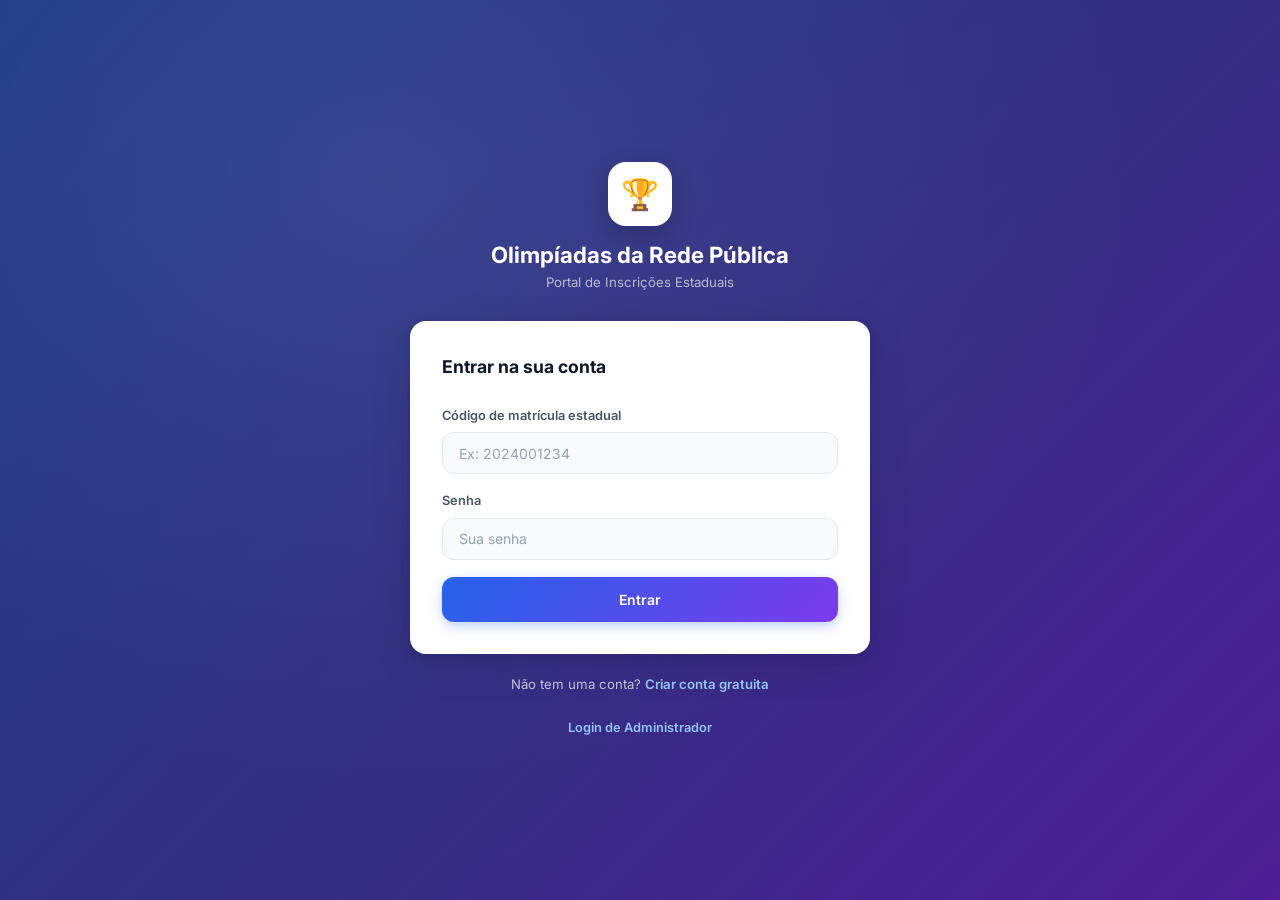
==== index.html @ b46b4159 "Add files via upload" ====
<!DOCTYPE html>
<html lang="pt-BR">
<head>
  <meta charset="UTF-8" />
  <meta name="viewport" content="width=device-width, initial-scale=1.0" />
  <title>Olimpíadas da Rede Pública — Início</title>
  <meta name="description" content="Confira e inscreva-se nas olimpíadas disponíveis para alunos da rede pública estadual." />
  <link rel="stylesheet" href="style.css" />
</head>
<body class="app-page">

  <a href="#main-content" class="skip-link">Pular para o conteúdo principal</a>

  <!-- Header -->
  <header class="app-header" role="banner">
    <div class="header-inner">
      <div class="brand">
        <div class="brand-icon" role="img" aria-label="Olimpíadas da Rede Pública">🏆</div>
        <div>
          <div class="brand-name">Olimpíadas da Rede Pública</div>
          <div class="brand-sub">Portal de Inscrições Estaduais</div>
        </div>
      </div>
      <div class="header-right">
        <div class="user-info">
          <div class="user-label">Olá,</div>
          <div class="user-name" id="user-name">Carregando...</div>
        </div>
        <button class="btn-admin" id="btn-admin" style="display:none" aria-label="Checar pedidos de inscrição">
          📋 Checar pedidos <span class="badge-count" id="badge-count" aria-hidden="true"></span>
        </button>
        <button class="btn-logout" id="btn-logout" aria-label="Sair da conta">⬅ Sair</button>
      </div>
    </div>
  </header>

  <!-- Hero -->
  <section class="hero">
    <div class="hero-inner">
      <div class="hero-text">
        <h1>Olimpíadas Escolares da Rede Pública</h1>
        <p>Encontre e inscreva-se nas olimpíadas disponíveis para alunos da rede estadual de todo o Brasil.</p>
      </div>
      <div class="stats">
        <div class="stat-chip">
          <span class="stat-val" id="total-count">24</span>
          <span class="stat-lbl">Olimpíadas</span>
        </div>
        <div class="stat-chip">
          <span class="stat-val" id="enrolled-count">0</span>
          <span class="stat-lbl">Suas inscrições</span>
        </div>
      </div>
    </div>
  </section>

  <!-- Legend -->
  <div class="legend" aria-label="Legenda dos status">
    <span class="legend-label">Status:</span>
    <span class="legend-item open">Inscrições abertas</span>
    <span class="legend-item ongoing">Em andamento</span>
    <span class="legend-item closed">Inscrições fechadas</span>
    <span class="legend-item finished">Encerrada</span>
  </div>

  <!-- Controls -->
  <div class="controls" role="search" aria-label="Filtros e busca">
    <div class="search-wrap">
      <span class="search-icon" aria-hidden="true">🔍</span>
      <input type="search" id="search-input" placeholder="Buscar por nome ou sigla..." aria-label="Buscar olimpíadas" />
    </div>
    <label for="area-filter" class="sr-only">Filtrar por área</label>
    <select class="filter" id="area-filter">
      <option value="">Todas as áreas</option>
    </select>
    <label for="status-filter" class="sr-only">Filtrar por status</label>
    <select class="filter" id="status-filter">
      <option value="">Todos os status</option>
    </select>
  </div>

  <!-- Admin Panel -->
  <section class="admin-panel" id="admin-panel" style="display:none" aria-labelledby="admin-title" role="region">
    <div class="admin-header">
      <h2 id="admin-title">📋 Pedidos de Inscrição</h2>
      <button class="btn-close" id="btn-close-panel" aria-label="Fechar painel de administração">✕ Fechar</button>
    </div>
    <div class="admin-filters">
      <select id="admin-olympiad-filter">
        <option value="">Todas as olimpíadas</option>
      </select>
      <button class="btn-export" id="btn-export-csv">📥 Exportar CSV</button>
    </div>
    <div class="admin-table-wrap">
      <table class="admin-table" id="admin-table">
        <thead>
          <tr>
            <th>Aluno</th>
            <th>Matrícula</th>
            <th>E-mail</th>
            <th>DataNasc</th>
            <th>Sexo</th>
            <th>Olimpíada</th>
            <th>DataInscrição</th>
          </tr>
        </thead>
        <tbody id="admin-tbody"></tbody>
      </table>
    </div>
    <div class="admin-empty" id="admin-empty" style="display:none">Nenhum pedido de inscrição encontrado.</div>
  </section>

  <!-- Grid -->
  <main class="grid-wrap" id="main-grid">
    <div class="grid-label" id="grid-label" aria-live="polite">24 olimpíadas encontradas</div>
    <div class="grid" id="olympiads-grid" role="list" aria-label="Lista de olimpíadas"></div>
  </main>

  <script src="auth.js"></script>
  <script src="app.js"></script>
</body>
</html>
---- style.css ----
@import url('https://fonts.googleapis.com/css2?family=Inter:wght@300;400;500;600;700;800&display=swap');

:root {
  --bg: #f1f5f9;
  --bg2: #e8edf3;
  --surface: #ffffff;
  --surface2: #f8fafc;
  --blue: #2563eb;
  --blue-l: #3b82f6;
  --purple: #7c3aed;
  --text: #0f172a;
  --text2: #475569;
  --muted: #94a3b8;
  --border: #e2e8f0;
  --border2: #cbd5e1;
  --radius: 12px;
  --radius-lg: 16px;
  --shadow-sm: 0 1px 3px rgba(0,0,0,.06), 0 1px 2px rgba(0,0,0,.04);
  --shadow: 0 4px 16px rgba(0,0,0,.08), 0 1px 4px rgba(0,0,0,.04);
  --shadow-lg: 0 10px 40px rgba(0,0,0,.12), 0 4px 12px rgba(0,0,0,.06);
  --tr: all 0.22s cubic-bezier(0.4,0,0.2,1);

  /* Status colors */
  --s-open-bg: #dcfce7; --s-open-text: #15803d; --s-open-border: #86efac; --s-open-bar: #16a34a;
  --s-ongoing-bg: #fef9c3; --s-ongoing-text: #a16207; --s-ongoing-border: #fde047; --s-ongoing-bar: #ca8a04;
  --s-closed-bg: #f3e8ff; --s-closed-text: #6d28d9; --s-closed-border: #c4b5fd; --s-closed-bar: #7c3aed;
  --s-finished-bg: #fee2e2; --s-finished-text: #b91c1c; --s-finished-border: #fca5a5; --s-finished-bar: #dc2626;
}

*, *::before, *::after { margin:0; padding:0; box-sizing:border-box; }
html { scroll-behavior:smooth; }

/* Skip link for keyboard navigation */
.skip-link {
  position: absolute; top: -40px; left: 0;
  background: var(--blue); color: white;
  padding: .5rem 1rem; z-index: 1000;
  font-weight: 600; text-decoration: none;
  transition: top .2s;
}
.skip-link:focus { top: 0; }

/* Screen reader only */
.sr-only {
  position: absolute; width: 1px; height: 1px;
  padding: 0; margin: -1px; overflow: hidden;
  clip: rect(0,0,0,0); border: 0;
}

body {
  font-family: 'Inter', system-ui, sans-serif;
  background: var(--bg);
  color: var(--text);
  min-height: 100vh;
  line-height: 1.6;
  overflow-x: hidden;
}

/* ── AUTH PAGES ── */
.auth-page {
  min-height: 100vh;
  display: flex;
  align-items: center;
  justify-content: center;
  padding: 2rem;
  background: linear-gradient(135deg, #1e3a8a 0%, #312e81 50%, #4c1d95 100%);
  position: relative;
}
.auth-page::before {
  content: '';
  position: absolute; inset: 0;
  background: radial-gradient(ellipse at 30% 20%, rgba(255,255,255,.08) 0%, transparent 60%);
  pointer-events: none;
}

.auth-wrap { width: 100%; max-width: 460px; animation: fadeUp .5s ease-out; position: relative; z-index: 1; }

.auth-logo { text-align: center; margin-bottom: 1.75rem; }
.logo-icon {
  width: 64px; height: 64px;
  background: white;
  border-radius: 18px;
  display: flex; align-items: center; justify-content: center;
  font-size: 1.9rem;
  margin: 0 auto 0.875rem;
  box-shadow: 0 8px 24px rgba(0,0,0,.2);
}
.auth-logo h1 { font-size: 1.4rem; font-weight: 700; color: white; line-height: 1.3; }
.auth-logo p  { font-size: .825rem; color: rgba(255,255,255,.65); margin-top: .2rem; }

.auth-card {
  background: white;
  border-radius: var(--radius-lg);
  padding: 2rem;
  box-shadow: var(--shadow-lg);
}
.auth-card h2 { font-size: 1.1rem; font-weight: 700; margin-bottom: 1.5rem; color: var(--text); }

/* Form */
.form-group { margin-bottom: 1.1rem; }
.form-group label { display: block; font-size: .8rem; font-weight: 600; color: var(--text2); margin-bottom: .4rem; }
.form-group input {
  width: 100%;
  background: var(--surface2);
  border: 1.5px solid var(--border);
  border-radius: var(--radius);
  padding: .7rem 1rem;
  color: var(--text);
  font-size: .875rem;
  font-family: inherit;
  transition: var(--tr);
  outline: none;
}
.form-group input:focus {
  border-color: var(--blue);
  background: #eff6ff;
  box-shadow: 0 0 0 3px rgba(37,99,235,.12);
}
.form-group input::placeholder { color: var(--muted); }
.form-group input.is-error { border-color: #ef4444; background: #fff5f5; }

.email-verify-wrap { display: flex; gap: .5rem; }
.email-verify-wrap input { flex: 1; }
.btn-verify-email {
  background: var(--blue); color: white; border: none;
  padding: .7rem 1rem; border-radius: var(--radius);
  font-size: .8rem; font-weight: 600; cursor: pointer;
  font-family: inherit; white-space: nowrap;
}
.btn-verify-email:hover { background: var(--blue-l); }
.btn-verify-email:disabled { opacity: .6; cursor: not-allowed; }
.email-code-group { margin-top: .5rem; }
.btn-resend-code {
  background: none; border: none; color: var(--blue);
  font-size: .8rem; cursor: pointer; margin-top: .5rem;
  text-decoration: underline;
}
.email-verified {
  background: #f0fdf4; border: 1.5px solid #86efac;
  color: #15803d; padding: .7rem 1rem; border-radius: var(--radius);
  font-size: .85rem; font-weight: 600; margin-bottom: 1rem;
}

.err { font-size: .75rem; color: #dc2626; margin-top: .3rem; display: none; }
.err.show { display: block; }

.form-row { display: grid; grid-template-columns: 1fr 1fr; gap: 1rem; }

/* Alert */
.alert {
  display: none; align-items: center; gap: .5rem;
  padding: .7rem 1rem; border-radius: 10px;
  font-size: .825rem; margin-bottom: 1.1rem;
  border: 1.5px solid;
}
.alert.show { display: flex; }
.alert-error  { background: #fff5f5; border-color: #fca5a5; color: #b91c1c; }
.alert-success{ background: #f0fdf4; border-color: #86efac; color: #15803d; }

/* Buttons */
.btn {
  display: inline-flex; align-items: center; justify-content: center; gap: .5rem;
  padding: .75rem 1.5rem; border-radius: var(--radius);
  font-size: .875rem; font-weight: 600; font-family: inherit;
  cursor: pointer; transition: var(--tr); border: none; text-decoration: none;
}
.btn-primary {
  background: linear-gradient(135deg, var(--blue), var(--purple));
  color: #fff; width: 100%; padding: .875rem;
  box-shadow: 0 4px 12px rgba(37,99,235,.3);
}
.btn-primary:hover:not(:disabled) { transform: translateY(-1px); box-shadow: 0 6px 20px rgba(37,99,235,.38); }
.btn-primary:disabled { opacity: .6; cursor: not-allowed; }

.auth-footer { text-align: center; margin-top: 1.25rem; font-size: .825rem; color: rgba(255,255,255,.7); }
.auth-footer a { color: #93c5fd; text-decoration: none; font-weight: 600; }
.auth-footer a:hover { text-decoration: underline; }

.divider { height: 1.5px; background: var(--border); margin: 1.25rem 0; }

/* ── APP PAGE ── */
.app-page { min-height: 100vh; }

/* Header */
.app-header {
  background: white;
  border-bottom: 1.5px solid var(--border);
  position: sticky; top: 0; z-index: 100;
  box-shadow: var(--shadow-sm);
}
.header-inner {
  max-width: 1320px; margin: 0 auto;
  padding: 0 2rem;
  display: flex; align-items: center; justify-content: space-between;
  height: 66px;
}
.brand { display: flex; align-items: center; gap: .75rem; }
.brand-icon {
  width: 40px; height: 40px;
  background: linear-gradient(135deg, var(--blue), var(--purple));
  border-radius: 11px;
  display: flex; align-items: center; justify-content: center;
  font-size: 1.1rem;
  box-shadow: 0 3px 10px rgba(37,99,235,.25);
}
.brand-name { font-size: .92rem; font-weight: 800; color: var(--text); }
.brand-sub  { font-size: .67rem; color: var(--muted); font-weight: 500; }

.header-right { display: flex; align-items: center; gap: 1rem; }
.user-info { text-align: right; }
.user-label { font-size: .68rem; color: var(--muted); font-weight: 500; }
.user-name  { font-size: .85rem; font-weight: 700; color: var(--text); max-width: 220px; overflow: hidden; text-overflow: ellipsis; white-space: nowrap; }

.btn-logout, .btn-admin {
  background: #f8fafc; border: 1.5px solid var(--border);
  color: var(--text2); padding: .45rem .9rem; border-radius: 9px;
  font-size: .78rem; font-weight: 600; cursor: pointer;
  transition: var(--tr); font-family: inherit; display: flex; align-items: center; gap: .4rem;
}
.btn-logout:hover { background: #fff5f5; border-color: #fca5a5; color: #b91c1c; }
.btn-admin { background: linear-gradient(135deg, var(--blue), var(--purple)); color: white; border: none; }
.btn-admin:hover { opacity: .9; }
.btn-check {
  display: flex; align-items: center; gap: 6px;
  padding: .4rem .85rem; border-radius: 9px;
  font-size: .775rem; font-weight: 700; font-family: inherit;
  cursor: pointer; transition: var(--tr); border: none; white-space: nowrap;
  background: linear-gradient(135deg, var(--blue), var(--purple));
  color: white; box-shadow: 0 2px 8px rgba(37,99,235,.25);
}
.btn-check:hover { transform: translateY(-1px); box-shadow: 0 4px 14px rgba(37,99,235,.35); }
.btn-admin-link {
  display: block; text-align: center; padding: .75rem;
  background: var(--surface2); border: 1.5px dashed var(--border2);
  border-radius: var(--radius); color: var(--text2);
  font-size: .85rem; font-weight: 600; text-decoration: none;
  transition: var(--tr);
}
.btn-admin-link:hover { border-color: var(--blue); color: var(--blue); background: #eff6ff; }
.badge-count {
  display: inline-flex; align-items: center; justify-content: center;
  min-width: 20px; height: 20px; padding: 0 6px;
  background: #dc2626; color: white; border-radius: 10px;
  font-size: .7rem; font-weight: 700;
  margin-left: 6px;
}

/* Hero */
.hero {
  max-width: 1320px; margin: 0 auto;
  padding: 2.5rem 2rem 1.5rem;
}
.hero-inner {
  display: flex; align-items: center; justify-content: space-between; flex-wrap: wrap; gap: 1.5rem;
}
.hero-text h1 {
  font-size: clamp(1.4rem, 3vw, 2rem);
  font-weight: 800; line-height: 1.2; margin-bottom: .4rem; color: var(--text);
}
.hero-text p { font-size: .9rem; color: var(--text2); max-width: 500px; }

.stats { display: flex; gap: 1rem; flex-wrap: wrap; }
.stat-chip {
  background: white; border: 1.5px solid var(--border);
  border-radius: 12px; padding: .6rem 1.1rem;
  text-align: center; box-shadow: var(--shadow-sm);
}
.stat-val { font-size: 1.5rem; font-weight: 800; color: var(--blue); display: block; }
.stat-lbl { font-size: .68rem; color: var(--muted); text-transform: uppercase; letter-spacing: .06em; font-weight: 600; }

/* Legend */
.legend {
  max-width: 1320px; margin: 0 auto;
  padding: 0 2rem .75rem;
  display: flex; gap: .6rem; flex-wrap: wrap; align-items: center;
}
.legend-label { font-size: .72rem; font-weight: 700; color: var(--muted); text-transform: uppercase; letter-spacing: .06em; margin-right: .25rem; }
.legend-item {
  display: flex; align-items: center; gap: .35rem;
  font-size: .75rem; font-weight: 600; padding: .25rem .7rem;
  border-radius: 20px; border: 1.5px solid;
}
.legend-item.open     { background: var(--s-open-bg);     color: var(--s-open-text);    border-color: var(--s-open-border); }
.legend-item.ongoing  { background: var(--s-ongoing-bg);  color: var(--s-ongoing-text); border-color: var(--s-ongoing-border); }
.legend-item.closed   { background: var(--s-closed-bg);   color: var(--s-closed-text);  border-color: var(--s-closed-border); }
.legend-item.finished { background: var(--s-finished-bg); color: var(--s-finished-text);border-color: var(--s-finished-border); }

/* Controls */
.controls {
  max-width: 1320px; margin: 0 auto;
  padding: 0 2rem 1.25rem;
  display: flex; gap: .75rem; flex-wrap: wrap;
}
.search-wrap { flex: 1; min-width: 180px; position: relative; }
.search-icon { position: absolute; left: .875rem; top: 50%; transform: translateY(-50%); color: var(--muted); pointer-events: none; }
.search-wrap input {
  width: 100%;
  background: white; border: 1.5px solid var(--border); border-radius: var(--radius);
  padding: .65rem 1rem .65rem 2.6rem;
  color: var(--text); font-size: .85rem; font-family: inherit;
  outline: none; transition: var(--tr); box-shadow: var(--shadow-sm);
}
.search-wrap input:focus { border-color: var(--blue); box-shadow: 0 0 0 3px rgba(37,99,235,.1); }
.search-wrap input::placeholder { color: var(--muted); }

select.filter {
  background: white; border: 1.5px solid var(--border); border-radius: var(--radius);
  padding: .65rem 1rem; color: var(--text); font-size: .85rem; font-family: inherit;
  cursor: pointer; outline: none; transition: var(--tr); box-shadow: var(--shadow-sm);
}
select.filter:focus { border-color: var(--blue); }
select.filter option { background: white; }

/* Grid */
.grid-wrap { max-width: 1320px; margin: 0 auto; padding: 0 2rem 3rem; }
.grid-label { font-size: .72rem; color: var(--muted); text-transform: uppercase; letter-spacing: .08em; margin-bottom: 1rem; font-weight: 700; }

.grid {
  display: grid;
  grid-template-columns: repeat(auto-fill, minmax(480px, 1fr));
  gap: 1rem;
}

/* ── OLYMPIAD CARD ── */
.olympiad-card {
  background: white;
  border-radius: var(--radius-lg);
  border: 1.5px solid var(--border);
  box-shadow: var(--shadow-sm);
  display: flex;
  overflow: hidden;
  transition: var(--tr);
  animation: fadeUp .35s ease-out both;
  border-left: 4px solid var(--card-bar-color, #e2e8f0);
}
.olympiad-card:hover { box-shadow: var(--shadow); transform: translateY(-2px); border-color: var(--card-bar-color, #e2e8f0); }

/* Status border colors */
.olympiad-card.status-inscricoes-abertas { --card-bar-color: var(--s-open-bar); }
.olympiad-card.status-em-andamento       { --card-bar-color: var(--s-ongoing-bar); }
.olympiad-card.status-inscricoes-fechadas{ --card-bar-color: var(--s-closed-bar); }
.olympiad-card.status-encerrada          { --card-bar-color: var(--s-finished-bar); }

/* Banner */
.card-banner {
  width: 90px;
  flex-shrink: 0;
  display: flex; align-items: stretch;
}
.card-banner img {
  width: 100%; height: 100%;
  object-fit: cover;
  display: block;
}

/* Card content */
.card-content { flex: 1; padding: 1rem 1.1rem; display: flex; flex-direction: column; gap: .45rem; min-width: 0; }

.card-top { display: flex; align-items: center; justify-content: space-between; gap: .5rem; flex-wrap: wrap; }

/* Status badge */
.status-badge {
  display: inline-flex; align-items: center; gap: .3rem;
  font-size: .68rem; font-weight: 700; padding: .2rem .65rem;
  border-radius: 20px; border: 1.5px solid; white-space: nowrap;
  letter-spacing: .02em;
}
.status-badge::before { content: ''; width: 6px; height: 6px; border-radius: 50%; background: currentColor; flex-shrink: 0; }
.status-badge.status-inscricoes-abertas  { background: var(--s-open-bg);     color: var(--s-open-text);    border-color: var(--s-open-border); }
.status-badge.status-em-andamento        { background: var(--s-ongoing-bg);  color: var(--s-ongoing-text); border-color: var(--s-ongoing-border); }
.status-badge.status-inscricoes-fechadas { background: var(--s-closed-bg);   color: var(--s-closed-text);  border-color: var(--s-closed-border); }
.status-badge.status-encerrada           { background: var(--s-finished-bg); color: var(--s-finished-text);border-color: var(--s-finished-border); }

.enrolled-badge {
  display: inline-flex; align-items: center; gap: .3rem;
  font-size: .68rem; font-weight: 700; padding: .2rem .65rem;
  border-radius: 20px; background: #f0fdf4; color: #15803d; border: 1.5px solid #86efac;
}

.card-acronym { font-size: .72rem; font-weight: 800; color: var(--blue); letter-spacing: .05em; text-transform: uppercase; }
.card-title { font-size: .88rem; font-weight: 700; color: var(--text); line-height: 1.35; }
.card-area { display: flex; align-items: center; gap: .35rem; font-size: .775rem; color: var(--text2); font-weight: 500; }
.area-dot { width: 7px; height: 7px; border-radius: 50%; flex-shrink: 0; }

/* Meta info */
.card-meta { display: flex; gap: .5rem; flex-wrap: wrap; margin-top: .1rem; }
.meta-pill {
  display: flex; align-items: center; gap: .3rem;
  font-size: .72rem; font-weight: 600; color: var(--text2);
  background: var(--surface2); border: 1px solid var(--border);
  padding: .18rem .6rem; border-radius: 20px;
}

/* Card footer */
.card-footer {
  display: flex; align-items: center; justify-content: space-between; gap: .75rem;
  padding-top: .5rem; border-top: 1.5px solid var(--border); margin-top: auto;
}
.card-deadline { font-size: .75rem; color: var(--muted); font-weight: 500; }

.btn-enroll {
  padding: .4rem 1rem; border-radius: 9px;
  font-size: .775rem; font-weight: 700; font-family: inherit;
  cursor: pointer; transition: var(--tr); border: none; white-space: nowrap;
  background: linear-gradient(135deg, var(--blue), var(--purple));
  color: white; box-shadow: 0 2px 8px rgba(37,99,235,.25);
}
.btn-enroll:hover:not(.enrolled) { transform: translateY(-1px); box-shadow: 0 4px 14px rgba(37,99,235,.35); }
.btn-enroll.enrolled {
  background: #f0fdf4; color: #15803d;
  box-shadow: none; cursor: default;
  border: 1.5px solid #86efac;
}

/* Empty */
.empty-state { grid-column: 1/-1; text-align: center; padding: 4rem 2rem; color: var(--muted); }
.empty-state .ei { font-size: 3rem; opacity: .35; margin-bottom: 1rem; }

/* Admin Panel */
.admin-panel {
  background: white;
  border-radius: var(--radius-lg);
  border: 1.5px solid var(--border);
  box-shadow: var(--shadow);
  margin: 0 2rem 2rem;
  overflow: hidden;
}
.admin-header {
  display: flex; align-items: center; justify-content: space-between;
  padding: 1.25rem 1.5rem;
  border-bottom: 1.5px solid var(--border);
  background: var(--surface2);
}
.admin-header h2 { font-size: 1.1rem; font-weight: 700; color: var(--text); }
.btn-close {
  background: none; border: none;
  color: var(--text2); font-size: 1rem; cursor: pointer;
  padding: .25rem .5rem; border-radius: 6px;
}
.btn-close:hover { background: var(--border); }
.admin-filters {
  display: flex; align-items: center; justify-content: space-between;
  padding: 1rem 1.5rem;
  border-bottom: 1.5px solid var(--border);
  gap: 1rem;
}
.admin-filters select {
  background: var(--surface2); border: 1.5px solid var(--border);
  border-radius: var(--radius); padding: .5rem .75rem;
  font-size: .85rem; font-family: inherit; color: var(--text);
  cursor: pointer;
}
.btn-export {
  background: var(--blue); color: white; border: none;
  padding: .5rem 1rem; border-radius: var(--radius);
  font-size: .8rem; font-weight: 600; cursor: pointer;
  font-family: inherit;
}
.btn-export:hover { background: var(--blue-l); }
.admin-table-wrap { overflow-x: auto; }
.admin-table {
  width: 100%; border-collapse: collapse;
  font-size: .85rem;
}
.admin-table th, .admin-table td {
  padding: .75rem 1rem; text-align: left;
  border-bottom: 1px solid var(--border);
}
.admin-table th {
  background: var(--surface2); font-weight: 600;
  color: var(--text2); text-transform: uppercase; letter-spacing: .05em; font-size: .7rem;
}
.admin-table tr:hover { background: var(--surface2); }
.admin-empty { text-align: center; padding: 3rem; color: var(--muted); }

/* Animations */
@keyframes fadeUp {
  from { opacity: 0; transform: translateY(14px); }
  to   { opacity: 1; transform: translateY(0); }
}

/* Scrollbar */
::-webkit-scrollbar { width: 6px; }
::-webkit-scrollbar-track { background: var(--bg); }
::-webkit-scrollbar-thumb { background: var(--border2); border-radius: 3px; }
::-webkit-scrollbar-thumb:hover { background: var(--muted); }

/* Responsive */
@media (max-width: 700px) {
  .auth-card { padding: 1.5rem; }
  .form-row { grid-template-columns: 1fr; }
  .header-inner { padding: 0 1rem; }
  .user-info { display: none; }
  .hero, .controls, .grid-wrap, .legend { padding-left: 1rem; padding-right: 1rem; }
  .grid { grid-template-columns: 1fr; }
  .hero-inner { flex-direction: column; }
  .stats { justify-content: flex-start; }
  .card-banner { width: 72px; }
}
@keyframes spin { to { transform: rotate(360deg); } }
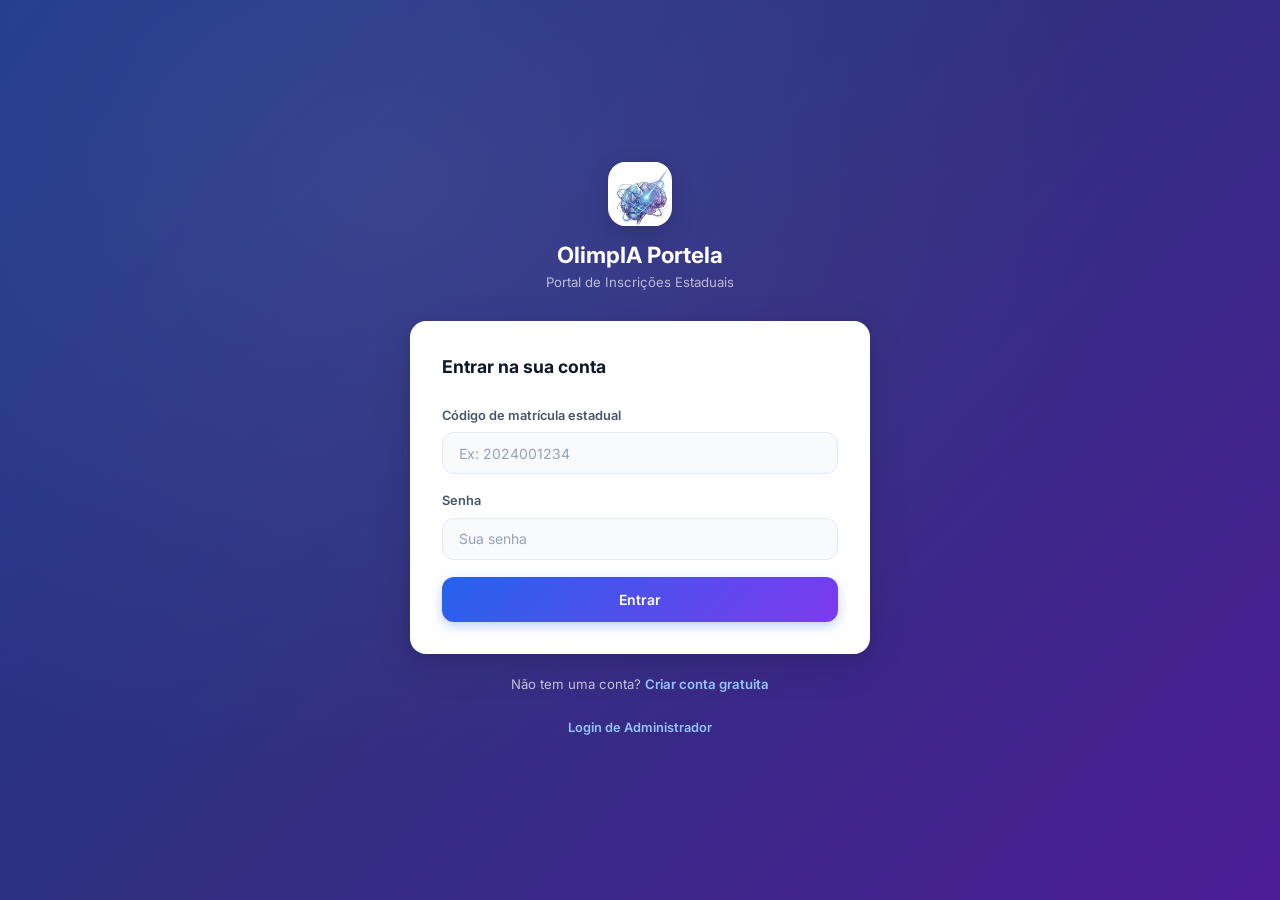
==== commit ca12de50: "Add files via upload" ====
--- a/index.html
+++ b/index.html
@@ -3,7 +3,7 @@
 <head>
   <meta charset="UTF-8" />
   <meta name="viewport" content="width=device-width, initial-scale=1.0" />
-  <title>Olimpíadas da Rede Pública — Início</title>
+  <title>OlimpIA Portela — Início</title>
   <meta name="description" content="Confira e inscreva-se nas olimpíadas disponíveis para alunos da rede pública estadual." />
   <link rel="stylesheet" href="style.css" />
 </head>
@@ -15,9 +15,9 @@
   <header class="app-header" role="banner">
     <div class="header-inner">
       <div class="brand">
-        <div class="brand-icon" role="img" aria-label="Olimpíadas da Rede Pública">🏆</div>
+        <div class="brand-icon" role="img" aria-label="OlimpIA Portela"><img src="logo.png" alt="" /></div>
         <div>
-          <div class="brand-name">Olimpíadas da Rede Pública</div>
+          <div class="brand-name">OlimpIA Portela</div>
           <div class="brand-sub">Portal de Inscrições Estaduais</div>
         </div>
       </div>
@@ -38,7 +38,7 @@
   <section class="hero">
     <div class="hero-inner">
       <div class="hero-text">
-        <h1>Olimpíadas Escolares da Rede Pública</h1>
+        <h1>OlimpIA Portela</h1>
         <p>Encontre e inscreva-se nas olimpíadas disponíveis para alunos da rede estadual de todo o Brasil.</p>
       </div>
       <div class="stats">
@@ -102,6 +102,8 @@
             <th>Sexo</th>
             <th>Olimpíada</th>
             <th>DataInscrição</th>
+            <th>Status</th>
+            <th>Ação</th>
           </tr>
         </thead>
         <tbody id="admin-tbody"></tbody>
--- a/style.css
+++ b/style.css
@@ -81,9 +81,14 @@
   background: white;
   border-radius: 18px;
   display: flex; align-items: center; justify-content: center;
-  font-size: 1.9rem;
   margin: 0 auto 0.875rem;
-  box-shadow: 0 8px 24px rgba(0,0,0,.2);
+  box-shadow: 0 8px 24px rgba(0,0,0,.15);
+  overflow: hidden;
+}
+.logo-icon img {
+  width: 100%;
+  height: 100%;
+  object-fit: contain;
 }
 .auth-logo h1 { font-size: 1.4rem; font-weight: 700; color: white; line-height: 1.3; }
 .auth-logo p  { font-size: .825rem; color: rgba(255,255,255,.65); margin-top: .2rem; }
@@ -197,11 +202,16 @@
 .brand { display: flex; align-items: center; gap: .75rem; }
 .brand-icon {
   width: 40px; height: 40px;
-  background: linear-gradient(135deg, var(--blue), var(--purple));
+  background: white;
   border-radius: 11px;
   display: flex; align-items: center; justify-content: center;
-  font-size: 1.1rem;
-  box-shadow: 0 3px 10px rgba(37,99,235,.25);
+  box-shadow: 0 3px 10px rgba(0,0,0,.08);
+  overflow: hidden;
+}
+.brand-icon img {
+  width: 100%;
+  height: 100%;
+  object-fit: contain;
 }
 .brand-name { font-size: .92rem; font-weight: 800; color: var(--text); }
 .brand-sub  { font-size: .67rem; color: var(--muted); font-weight: 500; }
@@ -372,9 +382,14 @@
 .status-badge.status-encerrada           { background: var(--s-finished-bg); color: var(--s-finished-text);border-color: var(--s-finished-border); }
 
 .enrolled-badge {
-  display: inline-flex; align-items: center; gap: .3rem;
-  font-size: .68rem; font-weight: 700; padding: .2rem .65rem;
-  border-radius: 20px; background: #f0fdf4; color: #15803d; border: 1.5px solid #86efac;
+  display: inline-block; padding: .25rem .75rem;
+  background: #f0fdf4; color: #15803d; font-weight: 600;
+  border-radius: 20px; font-size: .75rem;
+}
+.pending-badge {
+  display: inline-block; padding: .25rem .75rem;
+  background: #fff7ed; color: #c2410c; font-weight: 600;
+  border-radius: 20px; font-size: .75rem;
 }
 
 .card-acronym { font-size: .72rem; font-weight: 800; color: var(--blue); letter-spacing: .05em; text-transform: uppercase; }
@@ -402,14 +417,24 @@
   padding: .4rem 1rem; border-radius: 9px;
   font-size: .775rem; font-weight: 700; font-family: inherit;
   cursor: pointer; transition: var(--tr); border: none; white-space: nowrap;
-  background: linear-gradient(135deg, var(--blue), var(--purple));
-  color: white; box-shadow: 0 2px 8px rgba(37,99,235,.25);
-}
-.btn-enroll:hover:not(.enrolled) { transform: translateY(-1px); box-shadow: 0 4px 14px rgba(37,99,235,.35); }
+  background: linear-gradient(135deg, #16a34a, #15803d);
+  color: white; box-shadow: 0 2px 8px rgba(22,163,74,.25);
+}
+.btn-enroll:hover:not(.enrolled) { transform: translateY(-1px); box-shadow: 0 4px 14px rgba(22,163,74,.35); }
 .btn-enroll.enrolled {
   background: #f0fdf4; color: #15803d;
   box-shadow: none; cursor: default;
   border: 1.5px solid #86efac;
+}
+.btn-enroll.pending {
+  background: #fff7ed; color: #c2410c;
+  box-shadow: none; cursor: not-allowed;
+  border: 1.5px solid #fed7aa;
+}
+.btn-enroll:disabled, .btn-enroll[aria-disabled="true"] {
+  background: #e2e8f0; color: #94a3b8;
+  box-shadow: none; cursor: not-allowed;
+  border: none;
 }
 
 /* Empty */
@@ -471,6 +496,22 @@
   color: var(--text2); text-transform: uppercase; letter-spacing: .05em; font-size: .7rem;
 }
 .admin-table tr:hover { background: var(--surface2); }
+.admin-table td:last-child { white-space: nowrap; }
+.status-badge {
+  display: inline-block; padding: .2rem .6rem; border-radius: 20px;
+  font-size: .7rem; font-weight: 600; text-transform: uppercase; letter-spacing: .04em;
+}
+.status-badge.pending { background: #fff7ed; color: #c2410c; }
+.status-badge.confirmed { background: #f0fdf4; color: #15803d; }
+.btn-confirm-enroll, .btn-cancel-enroll {
+  padding: .3rem .7rem; border-radius: 6px; border: 1px solid var(--border);
+  background: white; cursor: pointer; font-size: .75rem; margin-right: .3rem;
+  transition: all .2s;
+}
+.btn-confirm-enroll { background: #16a34a; color: white; border-color: #16a34a; }
+.btn-confirm-enroll:hover { background: #15803d; border-color: #15803d; color: white; }
+.btn-remove-enroll:hover { background: #fef2f2; border-color: #b91c1c; color: #b91c1c; }
+.btn-cancel-enroll:hover { background: #fff7ed; border-color: #c2410c; color: #c2410c; }
 .admin-empty { text-align: center; padding: 3rem; color: var(--muted); }
 
 /* Animations */
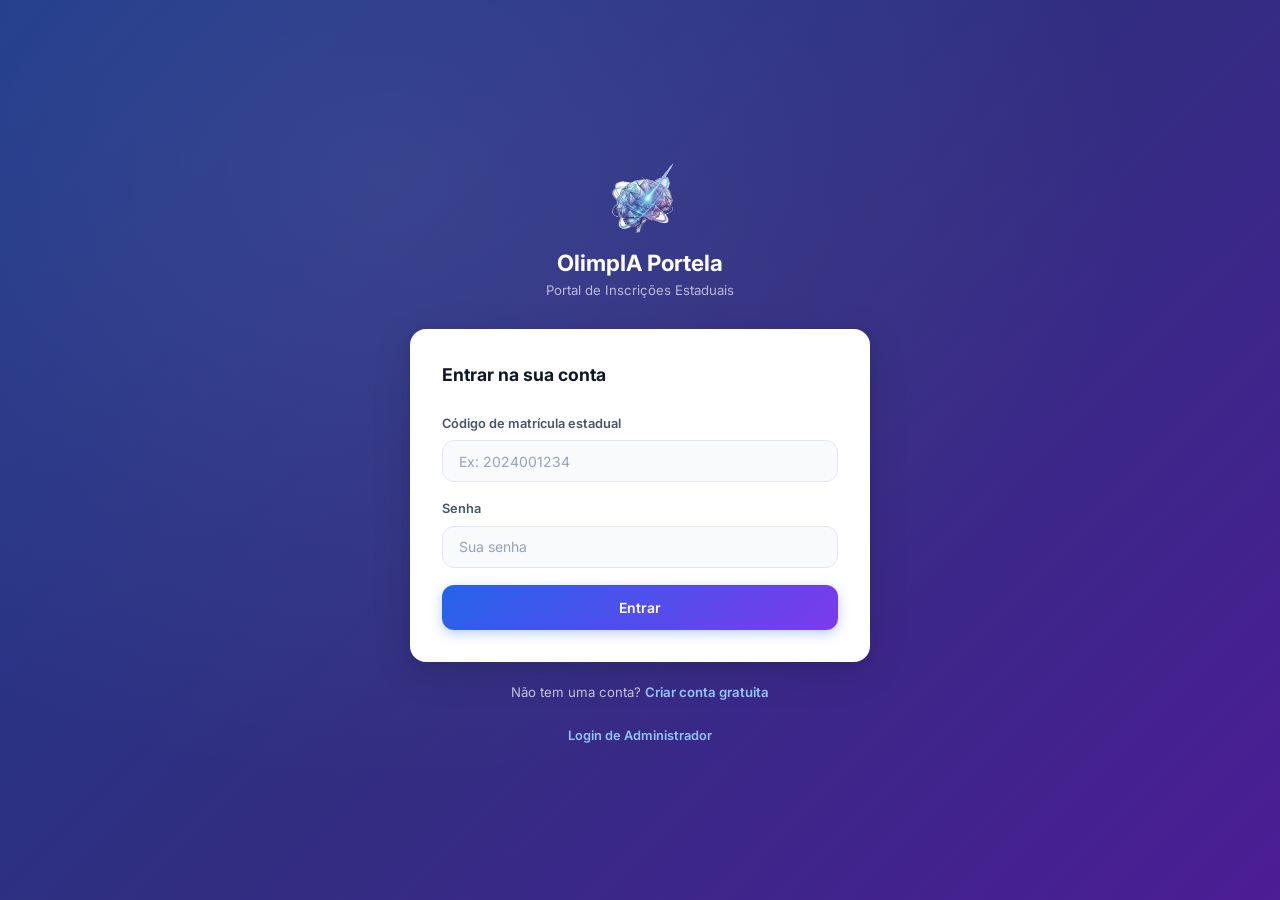
==== commit 3582d802: "Add files via upload" ====
--- a/index.html
+++ b/index.html
@@ -15,7 +15,7 @@
   <header class="app-header" role="banner">
     <div class="header-inner">
       <div class="brand">
-        <div class="brand-icon" role="img" aria-label="OlimpIA Portela"><img src="logo.png" alt="" /></div>
+        <div class="brand-icon" role="img" aria-label="OlimpIA Portela"><img src="logo.png" alt="" width="28" height="28" /></div>
         <div>
           <div class="brand-name">OlimpIA Portela</div>
           <div class="brand-sub">Portal de Inscrições Estaduais</div>
--- a/style.css
+++ b/style.css
@@ -29,6 +29,7 @@
 
 *, *::before, *::after { margin:0; padding:0; box-sizing:border-box; }
 html { scroll-behavior:smooth; }
+img { max-width: 100%; height: auto; }
 
 /* Skip link for keyboard navigation */
 .skip-link {
@@ -77,12 +78,10 @@
 
 .auth-logo { text-align: center; margin-bottom: 1.75rem; }
 .logo-icon {
-  width: 64px; height: 64px;
-  background: white;
-  border-radius: 18px;
+  width: 80px; height: 80px;
+  background: transparent;
   display: flex; align-items: center; justify-content: center;
   margin: 0 auto 0.875rem;
-  box-shadow: 0 8px 24px rgba(0,0,0,.15);
   overflow: hidden;
 }
 .logo-icon img {
@@ -202,15 +201,13 @@
 .brand { display: flex; align-items: center; gap: .75rem; }
 .brand-icon {
   width: 40px; height: 40px;
-  background: white;
-  border-radius: 11px;
+  background: transparent;
   display: flex; align-items: center; justify-content: center;
-  box-shadow: 0 3px 10px rgba(0,0,0,.08);
   overflow: hidden;
 }
 .brand-icon img {
-  width: 100%;
-  height: 100%;
+  width: 90%;
+  height: 90%;
   object-fit: contain;
 }
 .brand-name { font-size: .92rem; font-weight: 800; color: var(--text); }
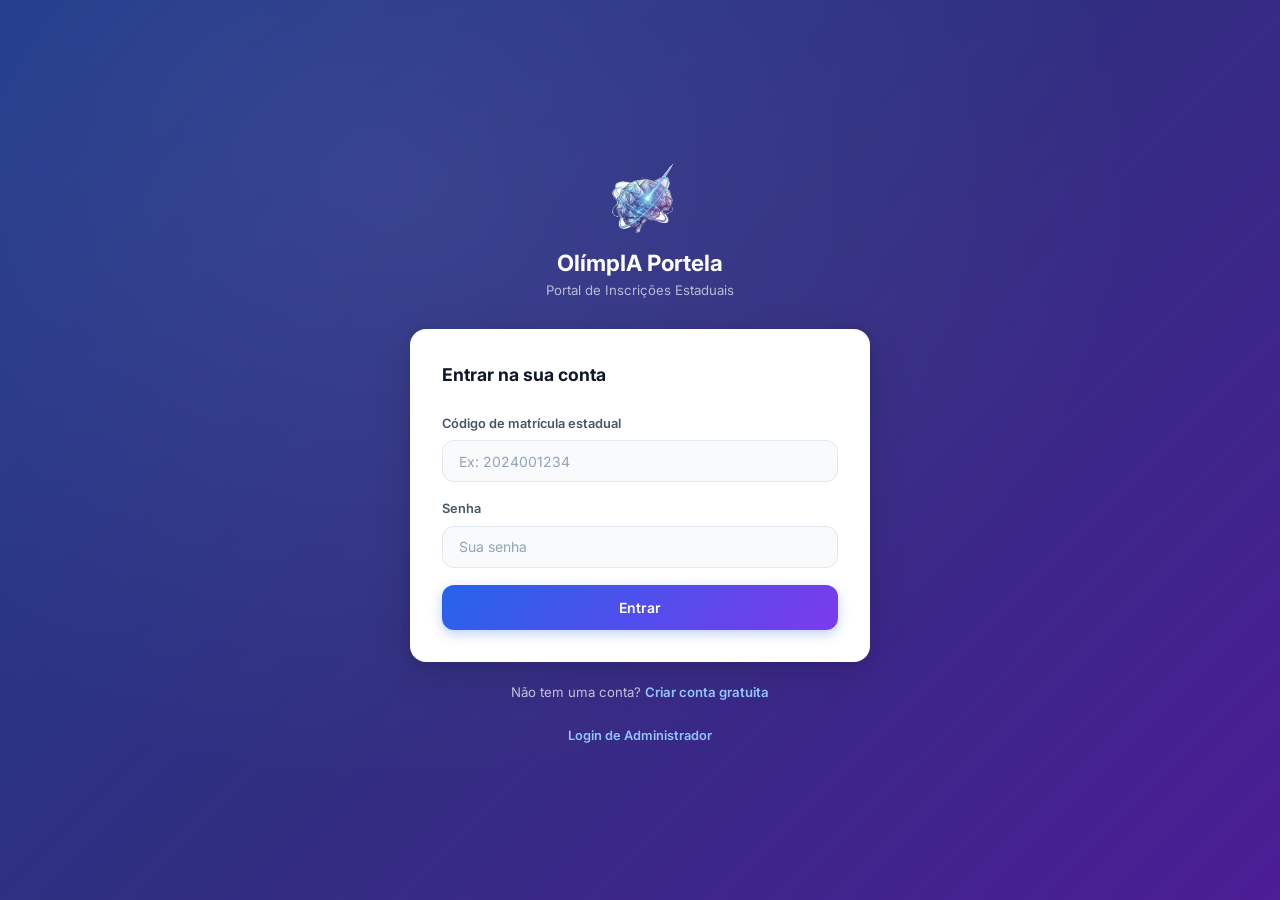
==== commit ae2a5d41: "Add files via upload" ====
--- a/index.html
+++ b/index.html
@@ -3,9 +3,9 @@
 <head>
   <meta charset="UTF-8" />
   <meta name="viewport" content="width=device-width, initial-scale=1.0" />
-  <title>OlimpIA Portela — Início</title>
+  <title>OlímpIA Portela — Início</title>
   <meta name="description" content="Confira e inscreva-se nas olimpíadas disponíveis para alunos da rede pública estadual." />
-  <link rel="stylesheet" href="style.css" />
+  <link rel="stylesheet" href="style.css?v=1.1" />
 </head>
 <body class="app-page">
 
@@ -15,9 +15,9 @@
   <header class="app-header" role="banner">
     <div class="header-inner">
       <div class="brand">
-        <div class="brand-icon" role="img" aria-label="OlimpIA Portela"><img src="logo.png" alt="" width="28" height="28" /></div>
+        <div class="brand-icon" style="background: transparent; display: flex; align-items: center; justify-content: center; width: 40px; height: 40px; overflow: hidden;" role="img" aria-label="OlímpIA Portela"><img src="logo.png" alt="" style="width: 90%; height: 90%; object-fit: contain;" /></div>
         <div>
-          <div class="brand-name">OlimpIA Portela</div>
+          <div class="brand-name">OlímpIA Portela</div>
           <div class="brand-sub">Portal de Inscrições Estaduais</div>
         </div>
       </div>
@@ -38,7 +38,7 @@
   <section class="hero">
     <div class="hero-inner">
       <div class="hero-text">
-        <h1>OlimpIA Portela</h1>
+        <h1>OlímpIA Portela</h1>
         <p>Encontre e inscreva-se nas olimpíadas disponíveis para alunos da rede estadual de todo o Brasil.</p>
       </div>
       <div class="stats">
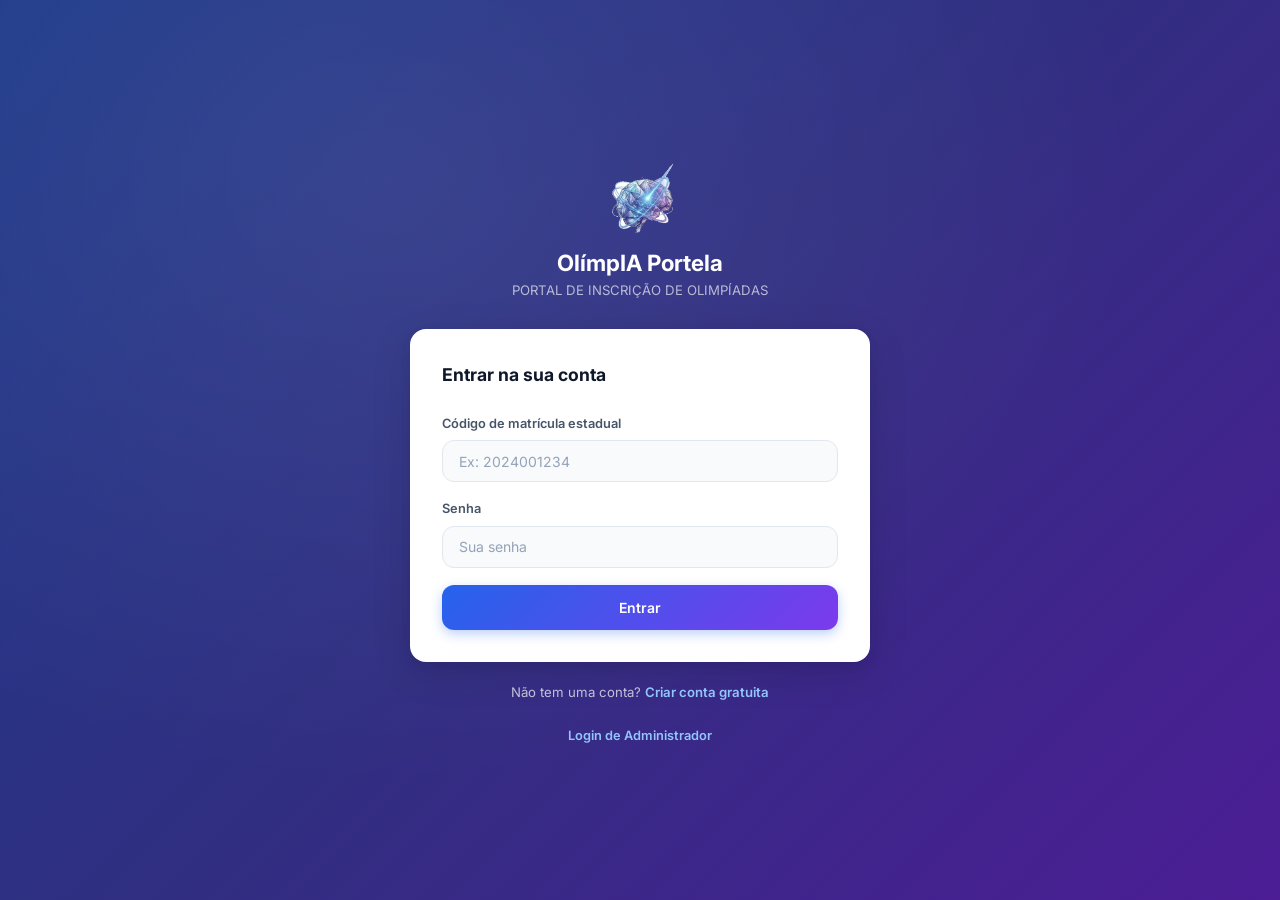
==== commit ae2e225f: "Add files via upload" ====
--- a/index.html
+++ b/index.html
@@ -18,7 +18,7 @@
         <div class="brand-icon" style="background: transparent; display: flex; align-items: center; justify-content: center; width: 40px; height: 40px; overflow: hidden;" role="img" aria-label="OlímpIA Portela"><img src="logo.png" alt="" style="width: 90%; height: 90%; object-fit: contain;" /></div>
         <div>
           <div class="brand-name">OlímpIA Portela</div>
-          <div class="brand-sub">Portal de Inscrições Estaduais</div>
+          <div class="brand-sub">PORTAL DE INSCRIÇÃO DE OLIMPÍADAS</div>
         </div>
       </div>
       <div class="header-right">
@@ -39,7 +39,7 @@
     <div class="hero-inner">
       <div class="hero-text">
         <h1>OlímpIA Portela</h1>
-        <p>Encontre e inscreva-se nas olimpíadas disponíveis para alunos da rede estadual de todo o Brasil.</p>
+        <p>Conectando estudantes ao universo das olimpíadas acadêmicas.</p>
       </div>
       <div class="stats">
         <div class="stat-chip">
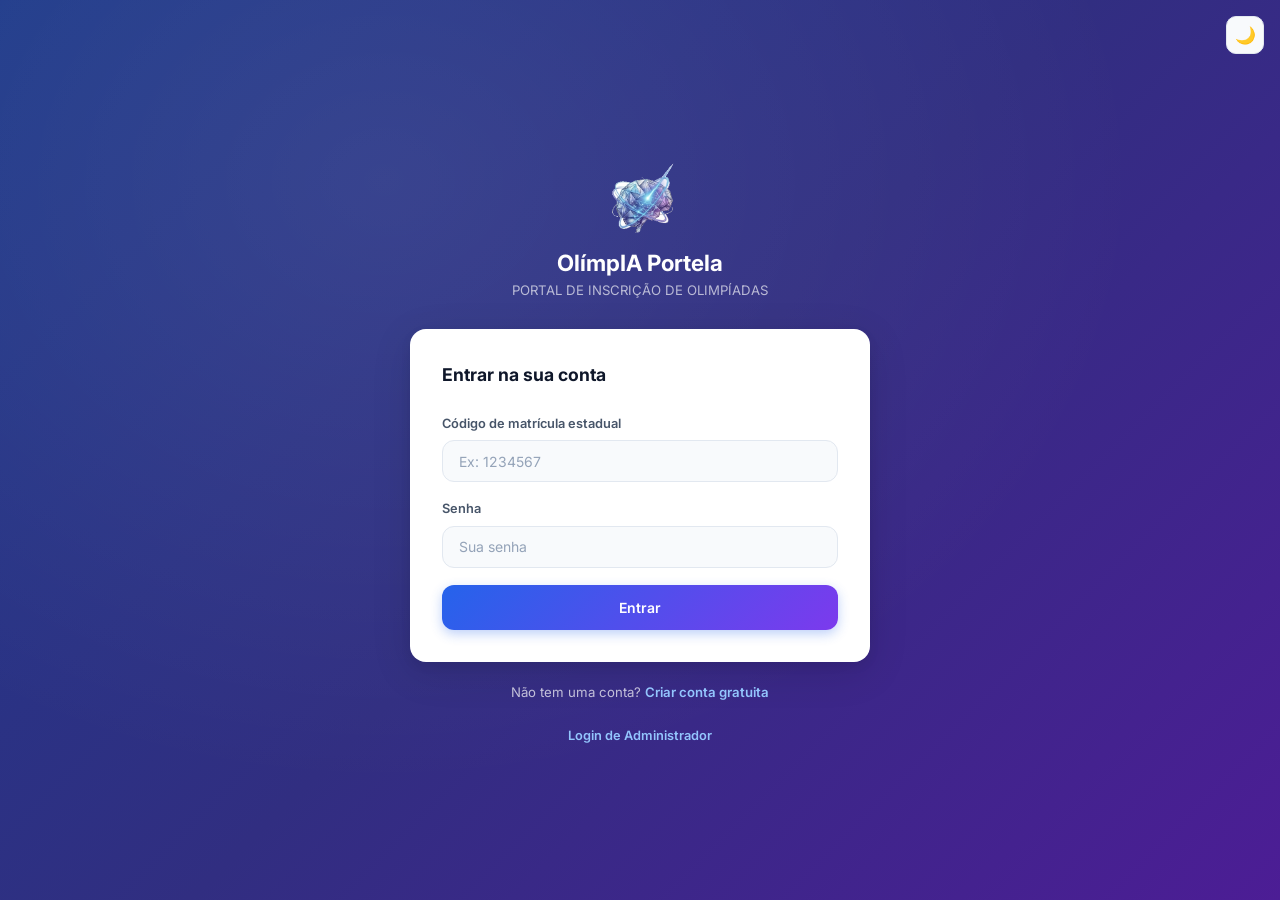
==== commit d7fb25c9: "Add files via upload" ====
--- a/index.html
+++ b/index.html
@@ -5,7 +5,8 @@
   <meta name="viewport" content="width=device-width, initial-scale=1.0" />
   <title>OlímpIA Portela — Início</title>
   <meta name="description" content="Confira e inscreva-se nas olimpíadas disponíveis para alunos da rede pública estadual." />
-  <link rel="stylesheet" href="style.css?v=1.1" />
+  <link rel="stylesheet" href="style.css?v=1.2" />
+  <script>try{var t=localStorage.getItem('olimpiadas_theme');if(t==='dark'||(!t&&matchMedia('(prefers-color-scheme: dark)').matches))document.documentElement.setAttribute('data-theme','dark');}catch(e){}</script>
 </head>
 <body class="app-page">
 
@@ -30,6 +31,7 @@
           📋 Checar pedidos <span class="badge-count" id="badge-count" aria-hidden="true"></span>
         </button>
         <button class="btn-logout" id="btn-logout" aria-label="Sair da conta">⬅ Sair</button>
+        <button class="theme-toggle" onclick="toggleTheme()" aria-label="Mudar para tema escuro">🌙</button>
       </div>
     </div>
   </header>
--- a/style.css
+++ b/style.css
@@ -5,6 +5,8 @@
   --bg2: #e8edf3;
   --surface: #ffffff;
   --surface2: #f8fafc;
+  --focus-bg: #eff6ff;
+  --error-bg: #fff5f5;
   --blue: #2563eb;
   --blue-l: #3b82f6;
   --purple: #7c3aed;
@@ -27,6 +29,33 @@
   --s-finished-bg: #fee2e2; --s-finished-text: #b91c1c; --s-finished-border: #fca5a5; --s-finished-bar: #dc2626;
 }
 
+/* ── DARK THEME ── */
+:root[data-theme="dark"] {
+  --bg: #0b1120;
+  --bg2: #111827;
+  --surface: #1e293b;
+  --surface2: #243244;
+  --focus-bg: #1e293b;
+  --error-bg: #3f1d1d;
+  --blue: #3b82f6;
+  --blue-l: #60a5fa;
+  --purple: #8b5cf6;
+  --text: #f1f5f9;
+  --text2: #cbd5e1;
+  --muted: #94a3b8;
+  --border: #334155;
+  --border2: #475569;
+  --shadow-sm: 0 1px 3px rgba(0,0,0,.4), 0 1px 2px rgba(0,0,0,.3);
+  --shadow: 0 4px 16px rgba(0,0,0,.45), 0 1px 4px rgba(0,0,0,.3);
+  --shadow-lg: 0 10px 40px rgba(0,0,0,.55), 0 4px 12px rgba(0,0,0,.35);
+
+  /* Status colors (dark) */
+  --s-open-bg: #052e16; --s-open-text: #4ade80; --s-open-border: #166534; --s-open-bar: #22c55e;
+  --s-ongoing-bg: #422006; --s-ongoing-text: #facc15; --s-ongoing-border: #854d0e; --s-ongoing-bar: #eab308;
+  --s-closed-bg: #2e1065; --s-closed-text: #c4b5fd; --s-closed-border: #5b21b6; --s-closed-bar: #a78bfa;
+  --s-finished-bg: #450a0a; --s-finished-text: #fca5a5; --s-finished-border: #7f1d1d; --s-finished-bar: #ef4444;
+}
+
 *, *::before, *::after { margin:0; padding:0; box-sizing:border-box; }
 html { scroll-behavior:smooth; }
 img { max-width: 100%; height: auto; }
@@ -93,7 +122,7 @@
 .auth-logo p  { font-size: .825rem; color: rgba(255,255,255,.65); margin-top: .2rem; }
 
 .auth-card {
-  background: white;
+  background: var(--surface);
   border-radius: var(--radius-lg);
   padding: 2rem;
   box-shadow: var(--shadow-lg);
@@ -117,11 +146,11 @@
 }
 .form-group input:focus {
   border-color: var(--blue);
-  background: #eff6ff;
+  background: var(--focus-bg);
   box-shadow: 0 0 0 3px rgba(37,99,235,.12);
 }
 .form-group input::placeholder { color: var(--muted); }
-.form-group input.is-error { border-color: #ef4444; background: #fff5f5; }
+.form-group input.is-error { border-color: #ef4444; background: var(--error-bg); }
 
 .email-verify-wrap { display: flex; gap: .5rem; }
 .email-verify-wrap input { flex: 1; }
@@ -144,6 +173,7 @@
   color: #15803d; padding: .7rem 1rem; border-radius: var(--radius);
   font-size: .85rem; font-weight: 600; margin-bottom: 1rem;
 }
+:root[data-theme="dark"] .email-verified { background: #052e16; border-color: #166534; color: #4ade80; }
 
 .err { font-size: .75rem; color: #dc2626; margin-top: .3rem; display: none; }
 .err.show { display: block; }
@@ -158,8 +188,10 @@
   border: 1.5px solid;
 }
 .alert.show { display: flex; }
-.alert-error  { background: #fff5f5; border-color: #fca5a5; color: #b91c1c; }
+.alert-error  { background: var(--error-bg);    border-color: #fca5a5; color: #b91c1c; }
 .alert-success{ background: #f0fdf4; border-color: #86efac; color: #15803d; }
+:root[data-theme="dark"] .alert-error   { background: #3f1d1d; color: #fca5a5; border-color: #7f1d1d; }
+:root[data-theme="dark"] .alert-success { background: #052e16; color: #4ade80; border-color: #166534; }
 
 /* Buttons */
 .btn {
@@ -187,7 +219,7 @@
 
 /* Header */
 .app-header {
-  background: white;
+  background: var(--surface);
   border-bottom: 1.5px solid var(--border);
   position: sticky; top: 0; z-index: 100;
   box-shadow: var(--shadow-sm);
@@ -219,12 +251,13 @@
 .user-name  { font-size: .85rem; font-weight: 700; color: var(--text); max-width: 220px; overflow: hidden; text-overflow: ellipsis; white-space: nowrap; }
 
 .btn-logout, .btn-admin {
-  background: #f8fafc; border: 1.5px solid var(--border);
+  background: var(--surface2); border: 1.5px solid var(--border);
   color: var(--text2); padding: .45rem .9rem; border-radius: 9px;
   font-size: .78rem; font-weight: 600; cursor: pointer;
   transition: var(--tr); font-family: inherit; display: flex; align-items: center; gap: .4rem;
 }
-.btn-logout:hover { background: #fff5f5; border-color: #fca5a5; color: #b91c1c; }
+.btn-logout:hover { background: var(--error-bg); border-color: #fca5a5; color: #b91c1c; }
+:root[data-theme="dark"] .btn-logout:hover { color: #fca5a5; border-color: #7f1d1d; }
 .btn-admin { background: linear-gradient(135deg, var(--blue), var(--purple)); color: white; border: none; }
 .btn-admin:hover { opacity: .9; }
 .btn-check {
@@ -243,7 +276,7 @@
   font-size: .85rem; font-weight: 600; text-decoration: none;
   transition: var(--tr);
 }
-.btn-admin-link:hover { border-color: var(--blue); color: var(--blue); background: #eff6ff; }
+.btn-admin-link:hover { border-color: var(--blue); color: var(--blue); background: var(--focus-bg); }
 .badge-count {
   display: inline-flex; align-items: center; justify-content: center;
   min-width: 20px; height: 20px; padding: 0 6px;
@@ -252,6 +285,19 @@
   margin-left: 6px;
 }
 
+/* Theme toggle */
+.theme-toggle {
+  width: 38px; height: 38px; flex-shrink: 0;
+  background: var(--surface2); border: 1.5px solid var(--border);
+  color: var(--text); border-radius: 10px;
+  font-size: 1.05rem; line-height: 1;
+  cursor: pointer;
+  display: inline-flex; align-items: center; justify-content: center;
+  transition: var(--tr); font-family: inherit;
+}
+.theme-toggle:hover { border-color: var(--blue); transform: translateY(-1px); }
+.theme-toggle-fixed { position: fixed; top: 1rem; right: 1rem; z-index: 60; }
+
 /* Hero */
 .hero {
   max-width: 1320px; margin: 0 auto;
@@ -268,7 +314,7 @@
 
 .stats { display: flex; gap: 1rem; flex-wrap: wrap; }
 .stat-chip {
-  background: white; border: 1.5px solid var(--border);
+  background: var(--surface); border: 1.5px solid var(--border);
   border-radius: 12px; padding: .6rem 1.1rem;
   text-align: center; box-shadow: var(--shadow-sm);
 }
@@ -302,7 +348,7 @@
 .search-icon { position: absolute; left: .875rem; top: 50%; transform: translateY(-50%); color: var(--muted); pointer-events: none; }
 .search-wrap input {
   width: 100%;
-  background: white; border: 1.5px solid var(--border); border-radius: var(--radius);
+  background: var(--surface); border: 1.5px solid var(--border); border-radius: var(--radius);
   padding: .65rem 1rem .65rem 2.6rem;
   color: var(--text); font-size: .85rem; font-family: inherit;
   outline: none; transition: var(--tr); box-shadow: var(--shadow-sm);
@@ -311,12 +357,12 @@
 .search-wrap input::placeholder { color: var(--muted); }
 
 select.filter {
-  background: white; border: 1.5px solid var(--border); border-radius: var(--radius);
+  background: var(--surface); border: 1.5px solid var(--border); border-radius: var(--radius);
   padding: .65rem 1rem; color: var(--text); font-size: .85rem; font-family: inherit;
   cursor: pointer; outline: none; transition: var(--tr); box-shadow: var(--shadow-sm);
 }
 select.filter:focus { border-color: var(--blue); }
-select.filter option { background: white; }
+select.filter option { background: var(--surface); color: var(--text); }
 
 /* Grid */
 .grid-wrap { max-width: 1320px; margin: 0 auto; padding: 0 2rem 3rem; }
@@ -330,7 +376,7 @@
 
 /* ── OLYMPIAD CARD ── */
 .olympiad-card {
-  background: white;
+  background: var(--surface);
   border-radius: var(--radius-lg);
   border: 1.5px solid var(--border);
   box-shadow: var(--shadow-sm);
@@ -388,6 +434,8 @@
   background: #fff7ed; color: #c2410c; font-weight: 600;
   border-radius: 20px; font-size: .75rem;
 }
+:root[data-theme="dark"] .enrolled-badge { background: #052e16; color: #4ade80; }
+:root[data-theme="dark"] .pending-badge { background: #422006; color: #facc15; }
 
 .card-acronym { font-size: .72rem; font-weight: 800; color: var(--blue); letter-spacing: .05em; text-transform: uppercase; }
 .card-title { font-size: .88rem; font-weight: 700; color: var(--text); line-height: 1.35; }
@@ -433,6 +481,9 @@
   box-shadow: none; cursor: not-allowed;
   border: none;
 }
+:root[data-theme="dark"] .btn-enroll.enrolled { background: #052e16; color: #4ade80; border-color: #166534; }
+:root[data-theme="dark"] .btn-enroll.pending { background: #422006; color: #facc15; border-color: #854d0e; }
+:root[data-theme="dark"] .btn-enroll:disabled, :root[data-theme="dark"] .btn-enroll[aria-disabled="true"] { background: #334155; color: #64748b; }
 
 /* Empty */
 .empty-state { grid-column: 1/-1; text-align: center; padding: 4rem 2rem; color: var(--muted); }
@@ -440,7 +491,7 @@
 
 /* Admin Panel */
 .admin-panel {
-  background: white;
+  background: var(--surface);
   border-radius: var(--radius-lg);
   border: 1.5px solid var(--border);
   box-shadow: var(--shadow);
@@ -500,15 +551,19 @@
 }
 .status-badge.pending { background: #fff7ed; color: #c2410c; }
 .status-badge.confirmed { background: #f0fdf4; color: #15803d; }
+:root[data-theme="dark"] .status-badge.pending { background: #422006; color: #facc15; }
+:root[data-theme="dark"] .status-badge.confirmed { background: #052e16; color: #4ade80; }
 .btn-confirm-enroll, .btn-cancel-enroll {
   padding: .3rem .7rem; border-radius: 6px; border: 1px solid var(--border);
-  background: white; cursor: pointer; font-size: .75rem; margin-right: .3rem;
+  background: var(--surface); cursor: pointer; font-size: .75rem; margin-right: .3rem;
   transition: all .2s;
 }
 .btn-confirm-enroll { background: #16a34a; color: white; border-color: #16a34a; }
 .btn-confirm-enroll:hover { background: #15803d; border-color: #15803d; color: white; }
-.btn-remove-enroll:hover { background: #fef2f2; border-color: #b91c1c; color: #b91c1c; }
+.btn-remove-enroll:hover { background: var(--error-bg); border-color: #b91c1c; color: #b91c1c; }
+:root[data-theme="dark"] .btn-remove-enroll:hover { color: #fca5a5; border-color: #7f1d1d; }
 .btn-cancel-enroll:hover { background: #fff7ed; border-color: #c2410c; color: #c2410c; }
+:root[data-theme="dark"] .btn-cancel-enroll:hover { background: #422006; color: #facc15; border-color: #854d0e; }
 .admin-empty { text-align: center; padding: 3rem; color: var(--muted); }
 
 /* Animations */
